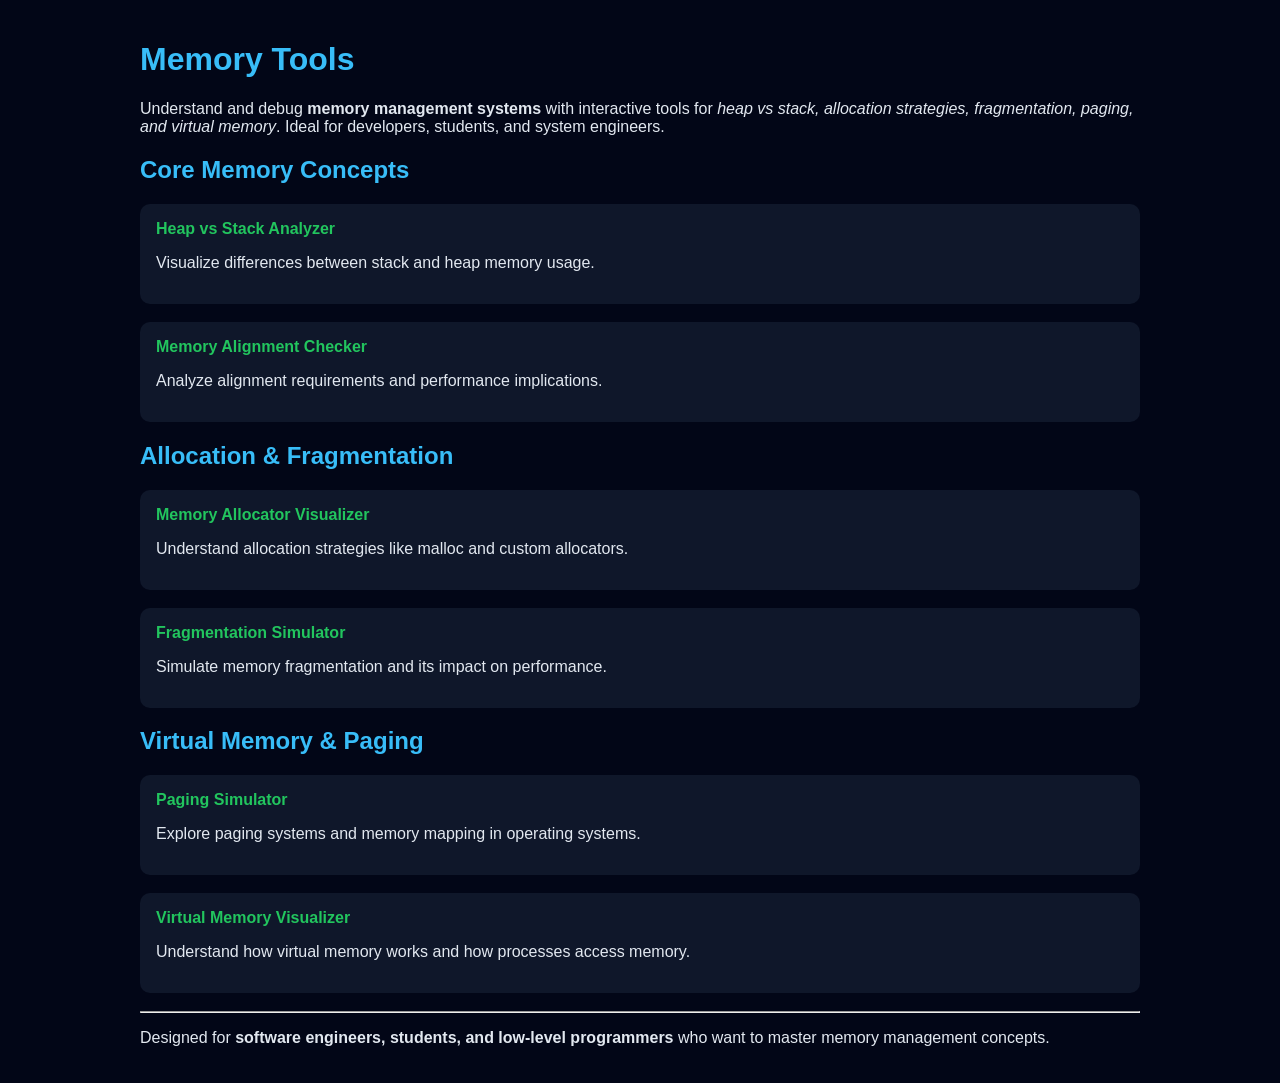
==== index.html @ af62e932 "Initial commit" ====
<!DOCTYPE html>
<html lang="en">
<head>
  <meta charset="UTF-8">
  <meta name="viewport" content="width=device-width, initial-scale=1.0">

  <!-- SEO -->
  <title>Memory Tools – Heap, Stack, Paging & Virtual Memory Visualizers</title>
  <meta name="description" content="Interactive memory tools to understand heap vs stack, memory allocation, fragmentation, paging, and virtual memory systems.">
  <meta name="keywords" content="
    heap vs stack visualizer tool,
    memory alignment checker online,
    memory allocator visualizer interactive,
    memory fragmentation simulator tool,
    paging simulator interactive memory,
    virtual memory visualizer explained,
    operating system memory management tools,
    heap stack difference explained visual,
    memory allocation debugging tool,
    virtual memory paging system simulator
  ">
  <meta name="robots" content="index, follow">

  <!-- Open Graph -->
  <meta property="og:title" content="Memory Tools – Heap, Stack & Virtual Memory Visualizers">
  <meta property="og:description" content="Learn and debug memory systems with interactive visual tools for allocation, paging, and fragmentation.">
  <meta property="og:type" content="website">

  <style>
    body {
      font-family: Arial, sans-serif;
      background: #020617;
      color: #e2e8f0;
      margin: 0;
      padding: 20px;
    }
    h1, h2 {
      color: #38bdf8;
    }
    a {
      color: #22c55e;
      text-decoration: none;
    }
    a:hover {
      text-decoration: underline;
    }
    .container {
      max-width: 1000px;
      margin: auto;
    }
    .tool {
      margin-bottom: 18px;
      padding: 16px;
      background: #0f172a;
      border-radius: 10px;
    }
  </style>
</head>

<body>
  <div class="container">

    <h1>Memory Tools</h1>

    <p>
      Understand and debug <strong>memory management systems</strong> with interactive tools for
      <em>heap vs stack, allocation strategies, fragmentation, paging, and virtual memory</em>.
      Ideal for developers, students, and system engineers.
    </p>

    <h2>Core Memory Concepts</h2>

    <div class="tool">
      <a href="heap-vs-stack-analyzer/">
        <strong>Heap vs Stack Analyzer</strong>
      </a>
      <p>Visualize differences between stack and heap memory usage.</p>
    </div>

    <div class="tool">
      <a href="memory-alignment-checker/">
        <strong>Memory Alignment Checker</strong>
      </a>
      <p>Analyze alignment requirements and performance implications.</p>
    </div>

    <h2>Allocation & Fragmentation</h2>

    <div class="tool">
      <a href="memory-allocator-visualizer/">
        <strong>Memory Allocator Visualizer</strong>
      </a>
      <p>Understand allocation strategies like malloc and custom allocators.</p>
    </div>

    <div class="tool">
      <a href="memory-fragmentation-simulator/">
        <strong>Fragmentation Simulator</strong>
      </a>
      <p>Simulate memory fragmentation and its impact on performance.</p>
    </div>

    <h2>Virtual Memory & Paging</h2>

    <div class="tool">
      <a href="paging-simulator-interactive/">
        <strong>Paging Simulator</strong>
      </a>
      <p>Explore paging systems and memory mapping in operating systems.</p>
    </div>

    <div class="tool">
      <a href="virtual-memory-visualizer/">
        <strong>Virtual Memory Visualizer</strong>
      </a>
      <p>Understand how virtual memory works and how processes access memory.</p>
    </div>

    <hr>

    <p>
      Designed for <strong>software engineers, students, and low-level programmers</strong>
      who want to master memory management concepts.
    </p>

  </div>
</body>
</html>
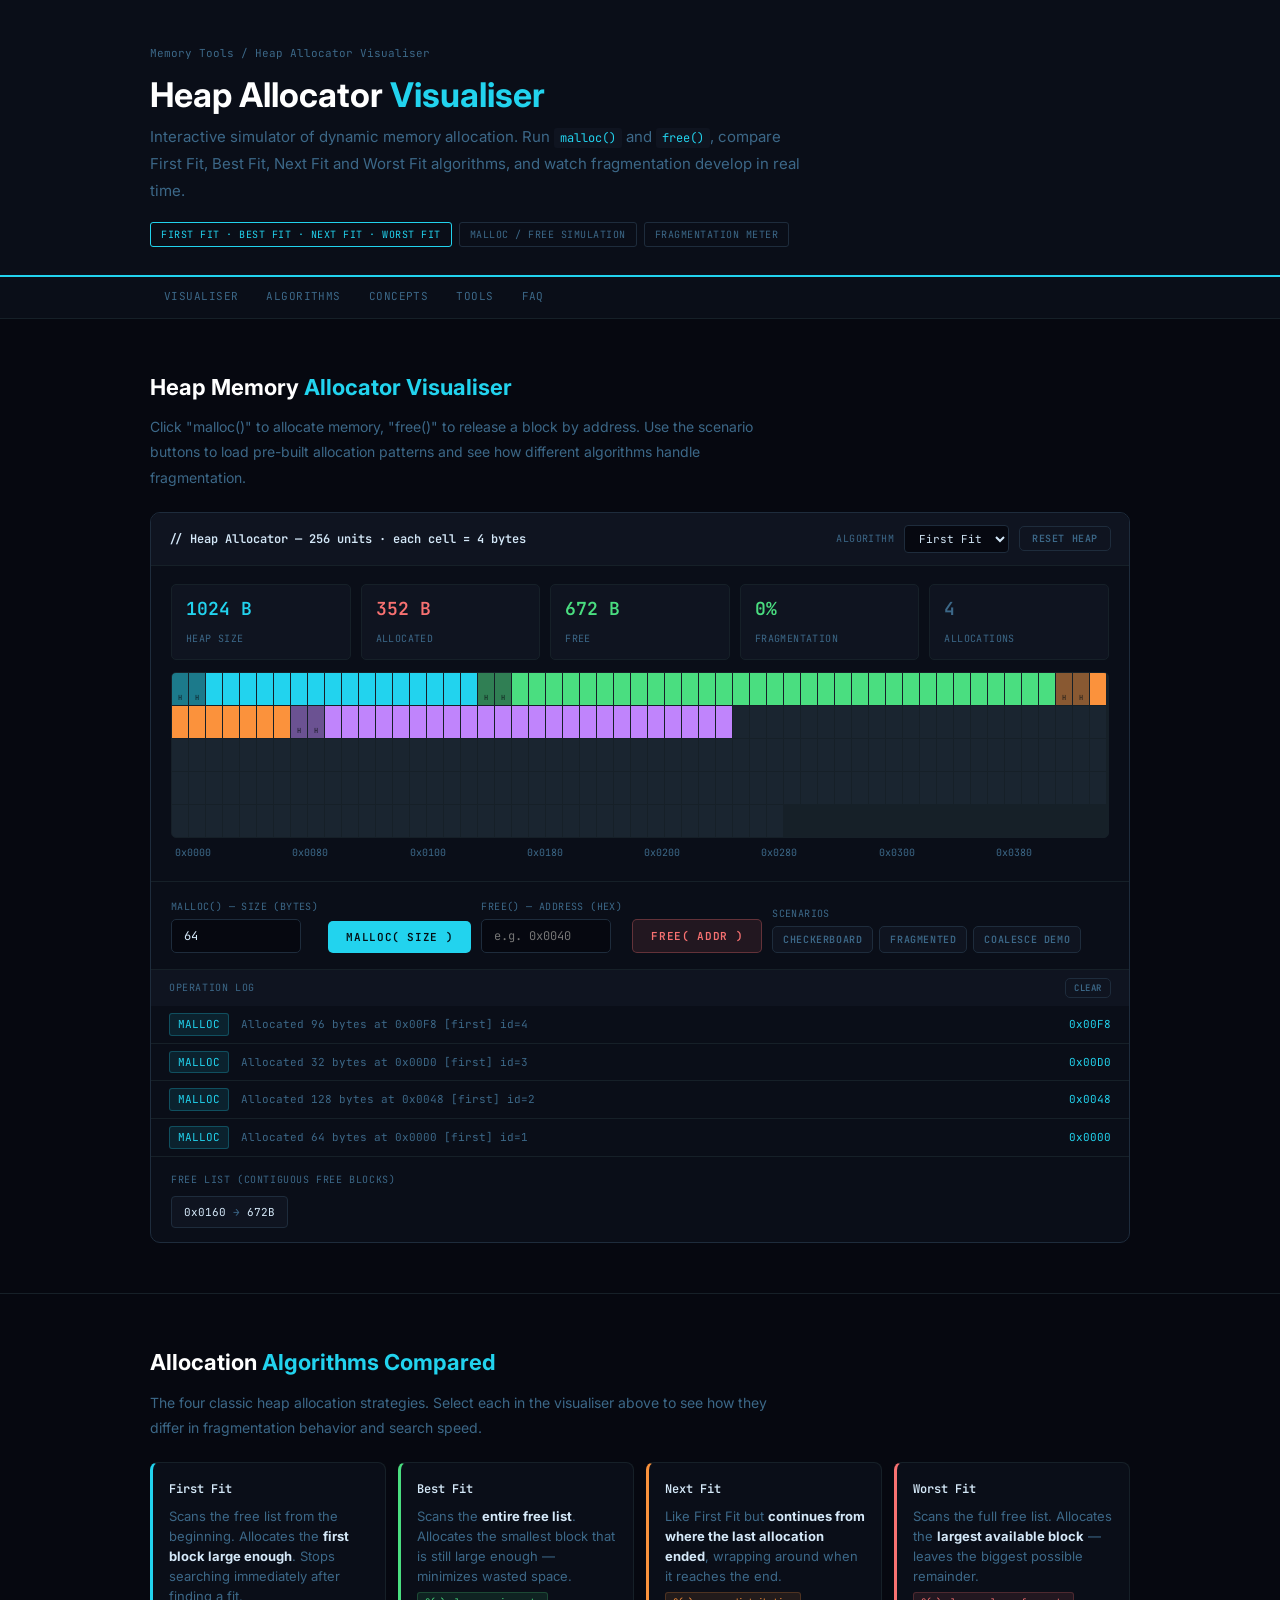
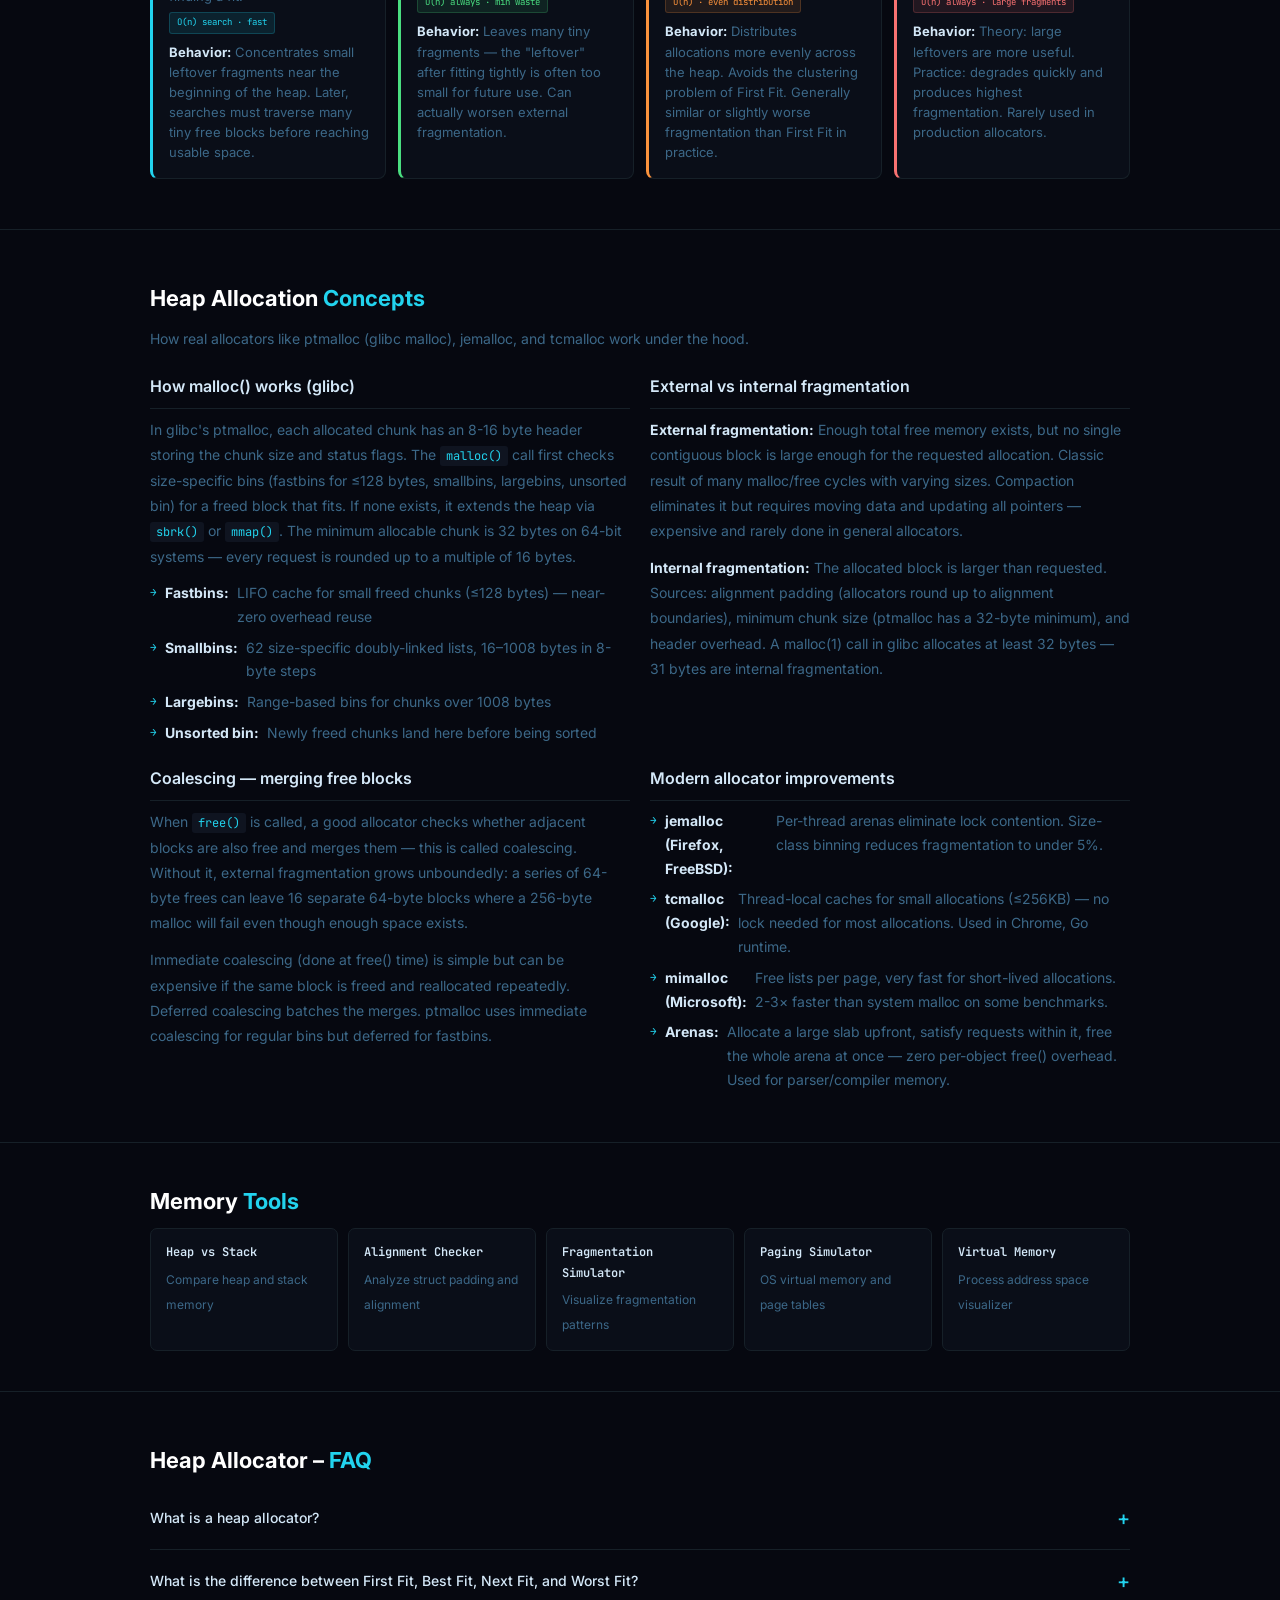
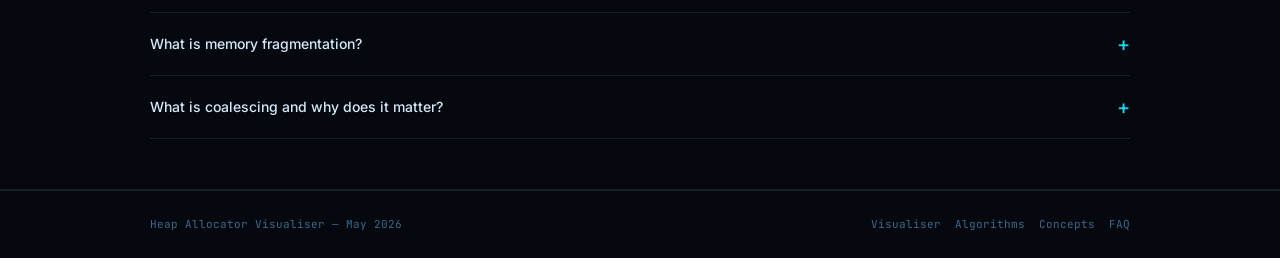
==== commit f35dda36: "Actualizar index.html" ====
--- a/index.html
+++ b/index.html
@@ -1,128 +1,864 @@
 <!DOCTYPE html>
 <html lang="en">
 <head>
-  <meta charset="UTF-8">
-  <meta name="viewport" content="width=device-width, initial-scale=1.0">
-
-  <!-- SEO -->
-  <title>Memory Tools – Heap, Stack, Paging & Virtual Memory Visualizers</title>
-  <meta name="description" content="Interactive memory tools to understand heap vs stack, memory allocation, fragmentation, paging, and virtual memory systems.">
-  <meta name="keywords" content="
-    heap vs stack visualizer tool,
-    memory alignment checker online,
-    memory allocator visualizer interactive,
-    memory fragmentation simulator tool,
-    paging simulator interactive memory,
-    virtual memory visualizer explained,
-    operating system memory management tools,
-    heap stack difference explained visual,
-    memory allocation debugging tool,
-    virtual memory paging system simulator
-  ">
-  <meta name="robots" content="index, follow">
-
-  <!-- Open Graph -->
-  <meta property="og:title" content="Memory Tools – Heap, Stack & Virtual Memory Visualizers">
-  <meta property="og:description" content="Learn and debug memory systems with interactive visual tools for allocation, paging, and fragmentation.">
-  <meta property="og:type" content="website">
-
-  <style>
-    body {
-      font-family: Arial, sans-serif;
-      background: #020617;
-      color: #e2e8f0;
-      margin: 0;
-      padding: 20px;
-    }
-    h1, h2 {
-      color: #38bdf8;
-    }
-    a {
-      color: #22c55e;
-      text-decoration: none;
-    }
-    a:hover {
-      text-decoration: underline;
-    }
-    .container {
-      max-width: 1000px;
-      margin: auto;
-    }
-    .tool {
-      margin-bottom: 18px;
-      padding: 16px;
-      background: #0f172a;
-      border-radius: 10px;
-    }
-  </style>
+<meta charset="UTF-8">
+<meta name="viewport" content="width=device-width, initial-scale=1.0">
+<meta name="google-site-verification" content="PkLa_ViOo6FAHpvh8SacceMb95o9tePRdrqLNBz9X1M" />
+<meta name="robots" content="index, follow">
+
+<title>Heap Allocator Visualiser – Interactive malloc, free & Fragmentation Simulator</title>
+<meta name="description" content="Interactive heap memory allocator visualiser. Simulate malloc() and free(), compare First Fit, Best Fit, Next Fit and Worst Fit algorithms, visualize memory fragmentation, and understand how dynamic memory allocation works.">
+<link rel="canonical" href="https://franrivalbigprojects.github.io/memory-tools/heap-allocator-visualiser/">
+
+<script type="application/ld+json">
+{
+  "@context": "https://schema.org",
+  "@type": "WebApplication",
+  "name": "Heap Allocator Visualiser",
+  "description": "Interactive heap memory allocator visualiser. Simulate malloc, free, and memory fragmentation with First Fit, Best Fit, Next Fit, and Worst Fit algorithms.",
+  "url": "https://franrivalbigprojects.github.io/memory-tools/heap-allocator-visualiser/",
+  "applicationCategory": "EducationalApplication",
+  "operatingSystem": "Web",
+  "offers": { "@type": "Offer", "price": "0", "priceCurrency": "USD" }
+}
+</script>
+<script type="application/ld+json">
+{
+  "@context": "https://schema.org",
+  "@type": "FAQPage",
+  "mainEntity": [
+    {
+      "@type": "Question",
+      "name": "What is a heap allocator?",
+      "acceptedAnswer": { "@type": "Answer", "text": "A heap allocator manages the dynamic memory region (the heap) in a process's address space. When you call malloc() in C or new in C++, the allocator finds a free block of sufficient size, marks it as allocated, and returns a pointer to it. When you call free(), the allocator marks the block as available again. The allocator must track which blocks are free and which are in use, typically using a free list or bitmap." }
+    },
+    {
+      "@type": "Question",
+      "name": "What is the difference between First Fit, Best Fit, and Worst Fit allocation?",
+      "acceptedAnswer": { "@type": "Answer", "text": "First Fit scans from the beginning of the heap and allocates the first free block large enough — fast but causes fragmentation at the start. Best Fit searches the entire free list for the smallest sufficient block — minimizes wasted space but creates many tiny unusable fragments. Next Fit is like First Fit but continues searching from where it last left off — distributes allocation more evenly. Worst Fit always picks the largest free block — leaves larger remaining fragments, better for variable-size allocations." }
+    },
+    {
+      "@type": "Question",
+      "name": "What is memory fragmentation?",
+      "acceptedAnswer": { "@type": "Answer", "text": "Memory fragmentation occurs when free memory exists but cannot be used because it is split into many small, non-contiguous blocks. External fragmentation happens when free blocks are scattered — you have enough total free memory but no single block is large enough for a new allocation. Internal fragmentation occurs when allocated blocks are larger than requested — the excess space within an allocated block is wasted. Compaction (moving allocated blocks together) can eliminate external fragmentation but requires updating all pointers." }
+    }
+  ]
+}
+</script>
+
+<link rel="preconnect" href="https://fonts.googleapis.com">
+<link rel="preconnect" href="https://fonts.gstatic.com" crossorigin>
+<link href="https://fonts.googleapis.com/css2?family=Inter:wght@300;400;500;600;700&family=JetBrains+Mono:wght@400;500;600&display=swap" rel="stylesheet">
+
+<style>
+*, *::before, *::after { box-sizing: border-box; margin: 0; padding: 0; }
+:root {
+  --bg:   #060810; --bg2: #0a0e18; --bg3: #0f1420;
+  --b:    #162028; --b2:  #1e2c3c;
+  --text: #d4e8f8; --muted: #3c6888;
+  --acc:  #22d3ee; --acc2: #06b6d4;
+  --grn:  #4ade80; --grn-d: rgba(74,222,128,.08);
+  --org:  #fb923c; --org-d: rgba(251,146,60,.08);
+  --red:  #f87171; --red-d: rgba(248,113,113,.08);
+  --pur:  '#c084fc'; --yel: #fbbf24;
+  --mono: 'JetBrains Mono',monospace; --sans: 'Inter',sans-serif;
+
+  /* ALLOCATION COLORS */
+  --c0: #22d3ee; --c1: #4ade80; --c2: #fb923c; --c3: #c084fc;
+  --c4: #f472b6; --c5: #fbbf24; --c6: #34d399; --c7: #60a5fa;
+}
+html { scroll-behavior: smooth; }
+body { background: var(--bg); color: var(--text); font-family: var(--sans); font-size: 15px; line-height: 1.7; }
+.container { max-width: 1020px; margin: 0 auto; padding: 0 20px; }
+
+/* HEADER */
+header { background: var(--bg2); border-bottom: 2px solid var(--acc); padding: 44px 0 28px; }
+.bc { font-family: var(--mono); font-size: 11px; color: var(--muted); margin-bottom: 12px; }
+.bc a { color: var(--muted); text-decoration: none; }
+h1 { font-size: clamp(20px, 3.8vw, 34px); font-weight: 700; color: #fff; margin-bottom: 10px; line-height: 1.1; }
+h1 em { color: var(--acc); font-style: normal; }
+.lead { font-size: 15px; color: var(--muted); max-width: 660px; margin-bottom: 18px; }
+.pills { display: flex; gap: 7px; flex-wrap: wrap; }
+.pill { font-family: var(--mono); font-size: 10px; padding: 3px 10px; border: 1px solid var(--b2); border-radius: 3px; color: var(--muted); text-transform: uppercase; letter-spacing: .05em; }
+.pill.a { border-color: var(--acc); color: var(--acc); }
+
+/* NAV */
+.nav { background: var(--bg2); border-bottom: 1px solid var(--b); position: sticky; top: 0; z-index: 100; }
+.nav .container { display: flex; overflow-x: auto; }
+.nav a { font-family: var(--mono); font-size: 11px; color: var(--muted); text-decoration: none; padding: 10px 14px; white-space: nowrap; border-bottom: 2px solid transparent; text-transform: uppercase; letter-spacing: .04em; transition: color .15s, border-color .15s; }
+.nav a:hover { color: var(--acc); border-bottom-color: var(--acc); }
+
+/* SECTIONS */
+section { padding: 50px 0; border-bottom: 1px solid var(--b); }
+h2 { font-size: 22px; font-weight: 700; margin-bottom: 8px; color: #fff; }
+h2 em { color: var(--acc); font-style: normal; }
+.sec-lead { color: var(--muted); font-size: 14px; margin-bottom: 22px; max-width: 640px; }
+h3 { font-size: 16px; font-weight: 600; color: var(--text); margin: 28px 0 8px; }
+p { margin-bottom: 12px; color: var(--muted); font-size: 14px; line-height: 1.8; }
+p:last-child { margin-bottom: 0; }
+code { font-family: var(--mono); font-size: 12px; background: var(--bg3); padding: 2px 6px; border-radius: 3px; color: var(--acc); }
+strong { color: var(--text); }
+
+/* VISUALISER TOOL */
+.vis-wrap { background: var(--bg2); border: 1.5px solid var(--b2); border-radius: 10px; overflow: hidden; }
+.vis-toolbar { background: var(--bg3); border-bottom: 1px solid var(--b); padding: 12px 18px; display: flex; justify-content: space-between; align-items: center; flex-wrap: wrap; gap: 8px; }
+.vis-title { font-family: var(--mono); font-size: 12px; font-weight: 600; color: var(--text); }
+.vis-config { display: flex; gap: 10px; align-items: center; flex-wrap: wrap; }
+.cfg-label { font-family: var(--mono); font-size: 10px; color: var(--muted); text-transform: uppercase; letter-spacing: .04em; }
+.cfg-select { background: var(--bg); border: 1px solid var(--b2); color: var(--text); font-family: var(--mono); font-size: 11px; padding: 5px 10px; border-radius: 4px; outline: none; cursor: pointer; transition: border-color .2s; }
+.cfg-select:focus { border-color: var(--acc); }
+
+/* HEAP CANVAS */
+.heap-canvas-wrap { padding: 18px 20px; border-bottom: 1px solid var(--b); }
+.heap-stats { display: flex; gap: 10px; flex-wrap: wrap; margin-bottom: 12px; }
+.hs { background: var(--bg3); border: 1px solid var(--b); border-radius: 5px; padding: 9px 14px; flex: 1; min-width: 100px; }
+.hs-val { font-family: var(--mono); font-size: 18px; font-weight: 600; display: block; }
+.hs-label { font-family: var(--mono); font-size: 10px; color: var(--muted); text-transform: uppercase; letter-spacing: .04em; }
+
+.heap-grid { display: flex; flex-wrap: wrap; gap: 1px; background: var(--b); border: 1px solid var(--b); border-radius: 5px; overflow: hidden; min-height: 60px; }
+.heap-cell {
+  width: 16px; height: 32px;
+  background: var(--bg3);
+  cursor: pointer;
+  transition: filter .15s;
+  position: relative;
+  flex-shrink: 0;
+}
+.heap-cell:hover { filter: brightness(1.4); }
+.heap-cell.free { background: #1a2530; }
+.heap-cell.free:hover { background: #223040; }
+.heap-cell.header { opacity: 0.6; }
+.heap-cell-label {
+  position: absolute; bottom: 1px; left: 0; right: 0;
+  font-family: var(--mono); font-size: 7px; color: rgba(0,0,0,0.7);
+  text-align: center; overflow: hidden; white-space: nowrap;
+  font-weight: 600; pointer-events: none;
+}
+.heap-address {
+  display: flex; gap: 0; margin-top: 4px;
+}
+.heap-addr-label {
+  font-family: var(--mono); font-size: 10px; color: var(--muted);
+  padding: 2px 4px; flex: 1; text-align: left;
+}
+
+/* CONTROLS */
+.controls { padding: 16px 20px; display: flex; gap: 10px; flex-wrap: wrap; align-items: flex-end; border-bottom: 1px solid var(--b); }
+.ctrl-group { display: flex; flex-direction: column; gap: 4px; }
+.ctrl-label { font-family: var(--mono); font-size: 10px; color: var(--muted); text-transform: uppercase; letter-spacing: .04em; }
+.ctrl-input { background: var(--bg); border: 1px solid var(--b2); color: var(--text); font-family: var(--mono); font-size: 12px; padding: 8px 12px; border-radius: 5px; outline: none; width: 130px; transition: border-color .2s; }
+.ctrl-input:focus { border-color: var(--acc); }
+
+.btn { font-family: var(--mono); font-size: 11px; font-weight: 600; padding: 9px 18px; border-radius: 5px; cursor: pointer; text-transform: uppercase; letter-spacing: .06em; transition: all .15s; border: none; }
+.btn-p { background: var(--acc); color: #030e14; }
+.btn-p:hover { background: var(--acc2); }
+.btn-r { background: rgba(248,113,113,.1); border: 1px solid rgba(248,113,113,.3); color: var(--red); }
+.btn-r:hover { background: var(--red-d); }
+.btn-s { background: var(--bg3); border: 1px solid var(--b2); color: var(--muted); }
+.btn-s:hover { border-color: var(--acc); color: var(--acc); }
+
+/* ALLOCATION LOG */
+.log-wrap { max-height: 220px; overflow-y: auto; border-bottom: 1px solid var(--b); }
+.log-header { background: var(--bg3); padding: 8px 18px; display: flex; justify-content: space-between; align-items: center; }
+.log-title { font-family: var(--mono); font-size: 10px; color: var(--muted); text-transform: uppercase; letter-spacing: .06em; }
+.log-entry { display: flex; gap: 12px; padding: 7px 18px; border-bottom: 1px solid var(--b); font-size: 12px; align-items: center; }
+.log-entry:last-child { border-bottom: none; }
+.log-op { font-family: var(--mono); font-size: 11px; padding: 1px 8px; border-radius: 3px; min-width: 60px; text-align: center; }
+.op-malloc { background: rgba(34,211,238,.1); color: var(--acc); border: 1px solid rgba(34,211,238,.25); }
+.op-free   { background: var(--red-d); color: var(--red); border: 1px solid rgba(248,113,113,.25); }
+.op-fail   { background: var(--org-d); color: var(--org); border: 1px solid rgba(251,146,60,.25); }
+.log-msg { font-family: var(--mono); font-size: 11px; color: var(--muted); flex: 1; }
+.log-addr { font-family: var(--mono); font-size: 11px; color: var(--acc); }
+
+/* FREE LIST */
+.free-list-wrap { padding: 14px 20px; }
+.free-list-title { font-family: var(--mono); font-size: 10px; color: var(--muted); text-transform: uppercase; letter-spacing: .06em; margin-bottom: 8px; }
+.free-list-items { display: flex; gap: 8px; flex-wrap: wrap; }
+.fl-item { background: var(--bg3); border: 1px solid var(--b2); border-radius: 4px; padding: 6px 12px; font-family: var(--mono); font-size: 11px; color: var(--text); }
+.fl-item span { color: var(--muted); }
+
+/* ALGO COMPARISON */
+.algo-grid { display: grid; grid-template-columns: repeat(auto-fill, minmax(220px, 1fr)); gap: 12px; margin-top: 10px; }
+.algo-card { background: var(--bg2); border: 1px solid var(--b); border-radius: 8px; padding: 16px; border-left: 3px solid; }
+.algo-card.ff { border-left-color: var(--acc); }
+.algo-card.bf { border-left-color: var(--grn); }
+.algo-card.nf { border-left-color: var(--org); }
+.algo-card.wf { border-left-color: var(--red); }
+.algo-name { font-family: var(--mono); font-size: 12px; font-weight: 600; color: var(--text); margin-bottom: 6px; }
+.algo-body { font-size: 13px; color: var(--muted); line-height: 1.55; }
+.algo-badge { font-family: var(--mono); font-size: 9px; padding: 2px 7px; border-radius: 3px; display: inline-block; margin-top: 6px; }
+
+/* INFO GRID */
+.info-grid { display: grid; grid-template-columns: 1fr 1fr; gap: 20px; margin-top: 8px; }
+.ib h3 { margin-top: 0; border-bottom: 1px solid var(--b); padding-bottom: 8px; }
+.tip-list { list-style: none; display: flex; flex-direction: column; gap: 7px; margin-top: 8px; }
+.tip-list li { font-size: 14px; color: var(--muted); display: flex; gap: 8px; }
+.tip-list li::before { content: '→'; color: var(--acc); font-family: var(--mono); font-size: 11px; flex-shrink: 0; margin-top: 2px; }
+.tip-list strong { color: var(--text); }
+
+/* TOOLS NAV */
+.tools-grid { display: grid; grid-template-columns: repeat(auto-fill, minmax(185px, 1fr)); gap: 10px; margin-top: 8px; }
+.tn { background: var(--bg2); border: 1px solid var(--b); border-radius: 7px; padding: 13px 15px; text-decoration: none; display: block; transition: border-color .15s; }
+.tn:hover { border-color: var(--acc); }
+.tn-n { font-family: var(--mono); font-size: 12px; font-weight: 600; color: var(--text); display: block; margin-bottom: 3px; }
+.tn-d { font-size: 12px; color: var(--muted); }
+
+/* FAQ */
+.faq-item { border-bottom: 1px solid var(--b); }
+.faq-q { display: flex; justify-content: space-between; align-items: center; gap: 12px; padding: 14px 0; cursor: pointer; font-size: 14px; font-weight: 500; user-select: none; color: var(--text); }
+.faq-tog { font-size: 20px; color: var(--acc); flex-shrink: 0; transition: transform .2s; }
+.faq-item.open .faq-tog { transform: rotate(45deg); }
+.faq-a { max-height: 0; overflow: hidden; transition: max-height .3s ease, padding .3s; font-size: 14px; color: var(--muted); line-height: 1.75; }
+.faq-item.open .faq-a { max-height: 400px; padding-bottom: 14px; }
+
+footer { border-top: 1px solid var(--b); padding: 24px 0; font-family: var(--mono); font-size: 11px; color: var(--muted); }
+footer .container { display: flex; justify-content: space-between; align-items: center; flex-wrap: wrap; gap: 12px; }
+footer nav { display: flex; gap: 14px; flex-wrap: wrap; }
+footer nav a { color: var(--muted); text-decoration: none; }
+footer nav a:hover { color: var(--acc); }
+
+@media (max-width: 640px) {
+  .info-grid { grid-template-columns: 1fr; }
+  .heap-cell { width: 12px; }
+  footer .container { flex-direction: column; }
+}
+</style>
 </head>
-
 <body>
+
+<header>
   <div class="container">
-
-    <h1>Memory Tools</h1>
-
-    <p>
-      Understand and debug <strong>memory management systems</strong> with interactive tools for
-      <em>heap vs stack, allocation strategies, fragmentation, paging, and virtual memory</em>.
-      Ideal for developers, students, and system engineers.
-    </p>
-
-    <h2>Core Memory Concepts</h2>
-
-    <div class="tool">
-      <a href="heap-vs-stack-analyzer/">
-        <strong>Heap vs Stack Analyzer</strong>
-      </a>
-      <p>Visualize differences between stack and heap memory usage.</p>
+    <p class="bc"><a href="../">Memory Tools</a> / Heap Allocator Visualiser</p>
+    <h1>Heap Allocator <em>Visualiser</em></h1>
+    <p class="lead">Interactive simulator of dynamic memory allocation. Run <code>malloc()</code> and <code>free()</code>, compare First Fit, Best Fit, Next Fit and Worst Fit algorithms, and watch fragmentation develop in real time.</p>
+    <div class="pills">
+      <span class="pill a">First Fit · Best Fit · Next Fit · Worst Fit</span>
+      <span class="pill">malloc / free simulation</span>
+      <span class="pill">Fragmentation meter</span>
     </div>
-
-    <div class="tool">
-      <a href="memory-alignment-checker/">
-        <strong>Memory Alignment Checker</strong>
-      </a>
-      <p>Analyze alignment requirements and performance implications.</p>
+  </div>
+</header>
+
+<nav class="nav">
+  <div class="container">
+    <a href="#visualiser">Visualiser</a>
+    <a href="#algorithms">Algorithms</a>
+    <a href="#concepts">Concepts</a>
+    <a href="#tools">Tools</a>
+    <a href="#faq">FAQ</a>
+  </div>
+</nav>
+
+<!-- MAIN VISUALISER -->
+<section id="visualiser">
+  <div class="container">
+    <h2>Heap Memory <em>Allocator Visualiser</em></h2>
+    <p class="sec-lead">Click "malloc()" to allocate memory, "free()" to release a block by address. Use the scenario buttons to load pre-built allocation patterns and see how different algorithms handle fragmentation.</p>
+
+    <div class="vis-wrap">
+      <div class="vis-toolbar">
+        <span class="vis-title">// Heap Allocator — 256 units · each cell = 4 bytes</span>
+        <div class="vis-config">
+          <span class="cfg-label">Algorithm</span>
+          <select class="cfg-select" id="algo-select" onchange="setAlgo()">
+            <option value="first">First Fit</option>
+            <option value="best">Best Fit</option>
+            <option value="next">Next Fit</option>
+            <option value="worst">Worst Fit</option>
+          </select>
+          <button class="btn btn-s" style="font-size:10px;padding:5px 12px;" onclick="resetHeap()">Reset Heap</button>
+        </div>
+      </div>
+
+      <!-- STATS -->
+      <div class="heap-canvas-wrap">
+        <div class="heap-stats">
+          <div class="hs"><span class="hs-val" id="st-total" style="color:var(--acc)">1024 B</span><span class="hs-label">Heap size</span></div>
+          <div class="hs"><span class="hs-val" id="st-used" style="color:var(--red)">0 B</span><span class="hs-label">Allocated</span></div>
+          <div class="hs"><span class="hs-val" id="st-free" style="color:var(--grn)">1024 B</span><span class="hs-label">Free</span></div>
+          <div class="hs"><span class="hs-val" id="st-frag" style="color:var(--org)">0%</span><span class="hs-label">Fragmentation</span></div>
+          <div class="hs"><span class="hs-val" id="st-allocs" style="color:var(--muted)">0</span><span class="hs-label">Allocations</span></div>
+        </div>
+        <!-- HEAP GRID -->
+        <div class="heap-grid" id="heap-grid"></div>
+        <!-- ADDRESS BAR -->
+        <div class="heap-address" id="addr-bar"></div>
+      </div>
+
+      <!-- CONTROLS -->
+      <div class="controls">
+        <div class="ctrl-group">
+          <span class="ctrl-label">malloc() — size (bytes)</span>
+          <input class="ctrl-input" type="number" id="malloc-size" value="64" min="4" max="512" step="4" placeholder="64">
+        </div>
+        <div class="ctrl-group">
+          <span class="ctrl-label">&nbsp;</span>
+          <button class="btn btn-p" onclick="doMalloc()">malloc( size )</button>
+        </div>
+        <div class="ctrl-group">
+          <span class="ctrl-label">free() — address (hex)</span>
+          <input class="ctrl-input" type="text" id="free-addr" placeholder="e.g. 0x0040">
+        </div>
+        <div class="ctrl-group">
+          <span class="ctrl-label">&nbsp;</span>
+          <button class="btn btn-r" onclick="doFree()">free( addr )</button>
+        </div>
+        <div class="ctrl-group">
+          <span class="ctrl-label">Scenarios</span>
+          <div style="display:flex;gap:6px;flex-wrap:wrap;">
+            <button class="btn btn-s" onclick="runScenario('checkerboard')" style="font-size:10px;padding:6px 10px;">Checkerboard</button>
+            <button class="btn btn-s" onclick="runScenario('fragmented')" style="font-size:10px;padding:6px 10px;">Fragmented</button>
+            <button class="btn btn-s" onclick="runScenario('coalesce')" style="font-size:10px;padding:6px 10px;">Coalesce demo</button>
+          </div>
+        </div>
+      </div>
+
+      <!-- LOG -->
+      <div class="log-wrap">
+        <div class="log-header">
+          <span class="log-title">Operation log</span>
+          <button class="btn btn-s" style="font-size:9px;padding:3px 8px;" onclick="clearLog()">Clear</button>
+        </div>
+        <div id="op-log"></div>
+      </div>
+
+      <!-- FREE LIST -->
+      <div class="free-list-wrap">
+        <div class="free-list-title">Free list (contiguous free blocks)</div>
+        <div class="free-list-items" id="free-list"></div>
+      </div>
     </div>
-
-    <h2>Allocation & Fragmentation</h2>
-
-    <div class="tool">
-      <a href="memory-allocator-visualizer/">
-        <strong>Memory Allocator Visualizer</strong>
-      </a>
-      <p>Understand allocation strategies like malloc and custom allocators.</p>
+  </div>
+</section>
+
+<!-- ALGORITHMS -->
+<section id="algorithms">
+  <div class="container">
+    <h2>Allocation <em>Algorithms Compared</em></h2>
+    <p class="sec-lead">The four classic heap allocation strategies. Select each in the visualiser above to see how they differ in fragmentation behavior and search speed.</p>
+
+    <div class="algo-grid">
+      <div class="algo-card ff">
+        <div class="algo-name">First Fit</div>
+        <div class="algo-body">Scans the free list from the beginning. Allocates the <strong>first block large enough</strong>. Stops searching immediately after finding a fit.</div>
+        <span class="algo-badge" style="background:rgba(34,211,238,.1);color:var(--acc);border:1px solid rgba(34,211,238,.2);">O(n) search · fast</span>
+        <div class="algo-body" style="margin-top:8px;"><strong>Behavior:</strong> Concentrates small leftover fragments near the beginning of the heap. Later, searches must traverse many tiny free blocks before reaching usable space.</div>
+      </div>
+      <div class="algo-card bf">
+        <div class="algo-name">Best Fit</div>
+        <div class="algo-body">Scans the <strong>entire free list</strong>. Allocates the smallest block that is still large enough — minimizes wasted space.</div>
+        <span class="algo-badge" style="background:rgba(74,222,128,.1);color:var(--grn);border:1px solid rgba(74,222,128,.2);">O(n) always · min waste</span>
+        <div class="algo-body" style="margin-top:8px;"><strong>Behavior:</strong> Leaves many tiny fragments — the "leftover" after fitting tightly is often too small for future use. Can actually worsen external fragmentation.</div>
+      </div>
+      <div class="algo-card nf">
+        <div class="algo-name">Next Fit</div>
+        <div class="algo-body">Like First Fit but <strong>continues from where the last allocation ended</strong>, wrapping around when it reaches the end.</div>
+        <span class="algo-badge" style="background:rgba(251,146,60,.1);color:var(--org);border:1px solid rgba(251,146,60,.2);">O(n) · even distribution</span>
+        <div class="algo-body" style="margin-top:8px;"><strong>Behavior:</strong> Distributes allocations more evenly across the heap. Avoids the clustering problem of First Fit. Generally similar or slightly worse fragmentation than First Fit in practice.</div>
+      </div>
+      <div class="algo-card wf">
+        <div class="algo-name">Worst Fit</div>
+        <div class="algo-body">Scans the full free list. Allocates the <strong>largest available block</strong> — leaves the biggest possible remainder.</div>
+        <span class="algo-badge" style="background:rgba(248,113,113,.1);color:var(--red);border:1px solid rgba(248,113,113,.2);">O(n) always · large fragments</span>
+        <div class="algo-body" style="margin-top:8px;"><strong>Behavior:</strong> Theory: large leftovers are more useful. Practice: degrades quickly and produces highest fragmentation. Rarely used in production allocators.</div>
+      </div>
     </div>
-
-    <div class="tool">
-      <a href="memory-fragmentation-simulator/">
-        <strong>Fragmentation Simulator</strong>
-      </a>
-      <p>Simulate memory fragmentation and its impact on performance.</p>
+  </div>
+</section>
+
+<!-- CONCEPTS -->
+<section id="concepts">
+  <div class="container">
+    <h2>Heap Allocation <em>Concepts</em></h2>
+    <p class="sec-lead">How real allocators like ptmalloc (glibc malloc), jemalloc, and tcmalloc work under the hood.</p>
+
+    <div class="info-grid">
+      <div class="ib">
+        <h3>How malloc() works (glibc)</h3>
+        <p>In glibc's ptmalloc, each allocated chunk has an 8-16 byte header storing the chunk size and status flags. The <code>malloc()</code> call first checks size-specific bins (fastbins for ≤128 bytes, smallbins, largebins, unsorted bin) for a freed block that fits. If none exists, it extends the heap via <code>sbrk()</code> or <code>mmap()</code>. The minimum allocable chunk is 32 bytes on 64-bit systems — every request is rounded up to a multiple of 16 bytes.</p>
+        <ul class="tip-list">
+          <li><strong>Fastbins:</strong> LIFO cache for small freed chunks (≤128 bytes) — near-zero overhead reuse</li>
+          <li><strong>Smallbins:</strong> 62 size-specific doubly-linked lists, 16–1008 bytes in 8-byte steps</li>
+          <li><strong>Largebins:</strong> Range-based bins for chunks over 1008 bytes</li>
+          <li><strong>Unsorted bin:</strong> Newly freed chunks land here before being sorted</li>
+        </ul>
+      </div>
+      <div class="ib">
+        <h3>External vs internal fragmentation</h3>
+        <p><strong>External fragmentation:</strong> Enough total free memory exists, but no single contiguous block is large enough for the requested allocation. Classic result of many malloc/free cycles with varying sizes. Compaction eliminates it but requires moving data and updating all pointers — expensive and rarely done in general allocators.</p>
+        <p><strong>Internal fragmentation:</strong> The allocated block is larger than requested. Sources: alignment padding (allocators round up to alignment boundaries), minimum chunk size (ptmalloc has a 32-byte minimum), and header overhead. A malloc(1) call in glibc allocates at least 32 bytes — 31 bytes are internal fragmentation.</p>
+      </div>
+      <div class="ib">
+        <h3>Coalescing — merging free blocks</h3>
+        <p>When <code>free()</code> is called, a good allocator checks whether adjacent blocks are also free and merges them — this is called coalescing. Without it, external fragmentation grows unboundedly: a series of 64-byte frees can leave 16 separate 64-byte blocks where a 256-byte malloc will fail even though enough space exists.</p>
+        <p>Immediate coalescing (done at free() time) is simple but can be expensive if the same block is freed and reallocated repeatedly. Deferred coalescing batches the merges. ptmalloc uses immediate coalescing for regular bins but deferred for fastbins.</p>
+      </div>
+      <div class="ib">
+        <h3>Modern allocator improvements</h3>
+        <ul class="tip-list">
+          <li><strong>jemalloc (Firefox, FreeBSD):</strong> Per-thread arenas eliminate lock contention. Size-class binning reduces fragmentation to under 5%.</li>
+          <li><strong>tcmalloc (Google):</strong> Thread-local caches for small allocations (≤256KB) — no lock needed for most allocations. Used in Chrome, Go runtime.</li>
+          <li><strong>mimalloc (Microsoft):</strong> Free lists per page, very fast for short-lived allocations. 2-3× faster than system malloc on some benchmarks.</li>
+          <li><strong>Arenas:</strong> Allocate a large slab upfront, satisfy requests within it, free the whole arena at once — zero per-object free() overhead. Used for parser/compiler memory.</li>
+        </ul>
+      </div>
     </div>
-
-    <h2>Virtual Memory & Paging</h2>
-
-    <div class="tool">
-      <a href="paging-simulator-interactive/">
-        <strong>Paging Simulator</strong>
-      </a>
-      <p>Explore paging systems and memory mapping in operating systems.</p>
+  </div>
+</section>
+
+<!-- TOOLS NAV -->
+<section style="padding:40px 0;border-bottom:1px solid var(--b);">
+  <div class="container">
+    <h2>Memory <em>Tools</em></h2>
+    <div class="tools-grid">
+      <a href="../heap-vs-stack-analyzer/index.html" class="tn"><span class="tn-n">Heap vs Stack</span><span class="tn-d">Compare heap and stack memory</span></a>
+      <a href="../memory-alignment-checker/index.html" class="tn"><span class="tn-n">Alignment Checker</span><span class="tn-d">Analyze struct padding and alignment</span></a>
+      <a href="../memory-fragmentation-simulator/index.html" class="tn"><span class="tn-n">Fragmentation Simulator</span><span class="tn-d">Visualize fragmentation patterns</span></a>
+      <a href="../paging-simulator-interactive/index.html" class="tn"><span class="tn-n">Paging Simulator</span><span class="tn-d">OS virtual memory and page tables</span></a>
+      <a href="../virtual-memory-visualizer/index.html" class="tn"><span class="tn-n">Virtual Memory</span><span class="tn-d">Process address space visualizer</span></a>
     </div>
-
-    <div class="tool">
-      <a href="virtual-memory-visualizer/">
-        <strong>Virtual Memory Visualizer</strong>
-      </a>
-      <p>Understand how virtual memory works and how processes access memory.</p>
-    </div>
-
-    <hr>
-
-    <p>
-      Designed for <strong>software engineers, students, and low-level programmers</strong>
-      who want to master memory management concepts.
-    </p>
-
   </div>
+</section>
+
+<!-- FAQ -->
+<section id="faq">
+  <div class="container">
+    <h2>Heap Allocator – <em>FAQ</em></h2>
+    <div class="faq-item"><div class="faq-q" onclick="tf(this)">What is a heap allocator?<span class="faq-tog">+</span></div><div class="faq-a">A heap allocator manages the dynamic memory region (the heap) in a process. When you call malloc() in C or new in C++, the allocator finds a free block, marks it allocated, and returns a pointer. When you call free(), it marks the block available. The allocator tracks free and allocated blocks using data structures like free lists, bitmaps, or segregated size classes. Real-world allocators (ptmalloc, jemalloc, tcmalloc) add threading support, caching, and fragmentation reduction on top of these basic algorithms.</div></div>
+    <div class="faq-item"><div class="faq-q" onclick="tf(this)">What is the difference between First Fit, Best Fit, Next Fit, and Worst Fit?<span class="faq-tog">+</span></div><div class="faq-a">First Fit: scans from the start, picks the first block that fits — fast but creates fragmentation at heap start. Best Fit: scans everything, picks the smallest sufficient block — minimizes waste but creates many tiny unusable fragments. Next Fit: like First Fit but resumes from last allocation position — more even distribution. Worst Fit: picks the largest block — leaves large remainders in theory, but in practice causes the worst fragmentation. Try each in the visualiser above with the "Fragmented" scenario to see the difference. First Fit generally performs best in practice — it's what glibc's malloc uses as a fallback.</div></div>
+    <div class="faq-item"><div class="faq-q" onclick="tf(this)">What is memory fragmentation?<span class="faq-tog">+</span></div><div class="faq-a">External fragmentation: enough total free memory exists, but it's split into small non-contiguous blocks — a malloc(256) can fail even with 1KB free if no single 256-byte block exists. Internal fragmentation: the allocated block is larger than requested, wasting space inside the allocation — caused by alignment requirements and minimum chunk sizes. The "Checkerboard" scenario in the visualiser above creates maximum external fragmentation by allocating then freeing every other block. Load it then try a large malloc to see it fail despite plentiful free memory.</div></div>
+    <div class="faq-item"><div class="faq-q" onclick="tf(this)">What is coalescing and why does it matter?<span class="faq-tog">+</span></div><div class="faq-a">Coalescing is merging adjacent free blocks into a single larger block when free() is called. Without coalescing, a heap that's been through many malloc/free cycles of similar-sized allocations will accumulate many small free blocks. Calling malloc() for a slightly larger size will fail even though equivalent total space is available. Run the "Coalesce demo" scenario in the visualiser to see a case where adjacent frees are merged. Modern allocators like ptmalloc perform immediate coalescing for normal chunks — adjacent free blocks are merged immediately when free() is called.</div></div>
+  </div>
+</section>
+
+<footer>
+  <div class="container">
+    <span>Heap Allocator Visualiser — May 2026</span>
+    <nav>
+      <a href="#visualiser">Visualiser</a>
+      <a href="#algorithms">Algorithms</a>
+      <a href="#concepts">Concepts</a>
+      <a href="#faq">FAQ</a>
+    </nav>
+  </div>
+</footer>
+
+<!-- ================================================================
+     JAVASCRIPT — ES5, NO ARROW FUNCTIONS
+     Heap simulator: 256 units × 4 bytes = 1024 bytes
+     ================================================================ -->
+<script>
+
+/* ── CONSTANTS ── */
+var CELL_BYTES  = 4;       /* each cell = 4 bytes */
+var HEAP_CELLS  = 256;     /* total cells */
+var HEADER_SIZE = 2;       /* cells used for block header */
+var HEAP_BYTES  = HEAP_CELLS * CELL_BYTES;
+
+/* ── STATE ── */
+var heap        = [];      /* array of HEAP_CELLS, each: { allocated: bool, blockId: int|null, color: str, isHeader: bool } */
+var blocks      = {};      /* blockId -> { start, size, color, addr } */
+var nextBlockId = 1;
+var nextFitPos  = 0;
+var currentAlgo = 'first';
+var logEntries  = [];
+var colorPool   = ['var(--c0)','var(--c1)','var(--c2)','var(--c3)','var(--c4)','var(--c5)','var(--c6)','var(--c7)'];
+var colorIdx    = 0;
+
+function nextColor() {
+  var c = colorPool[colorIdx % colorPool.length];
+  colorIdx++;
+  return c;
+}
+
+/* ── INIT HEAP ── */
+function initHeap() {
+  heap = [];
+  for (var i = 0; i < HEAP_CELLS; i++) {
+    heap.push({ allocated: false, blockId: null, color: '', isHeader: false });
+  }
+  blocks      = {};
+  nextBlockId = 1;
+  nextFitPos  = 0;
+  colorIdx    = 0;
+  logEntries  = [];
+}
+
+/* ── FIND FREE BLOCK (allocation algorithms) ── */
+function findFreeBlock(requestCells) {
+  /* Returns start index of free run, or -1 */
+  var needed = requestCells + HEADER_SIZE;
+  if (currentAlgo === 'first') {
+    return findFirst(needed, 0);
+  } else if (currentAlgo === 'best') {
+    return findBest(needed);
+  } else if (currentAlgo === 'next') {
+    var pos = findFirst(needed, nextFitPos);
+    if (pos === -1) { pos = findFirst(needed, 0); } /* wrap */
+    return pos;
+  } else { /* worst */
+    return findWorst(needed);
+  }
+}
+
+function findFirst(needed, startFrom) {
+  var i = startFrom;
+  while (i <= HEAP_CELLS - needed) {
+    if (isFreeRun(i, needed)) { return i; }
+    i++;
+  }
+  return -1;
+}
+
+function findBest(needed) {
+  var bestStart = -1;
+  var bestSize  = Infinity;
+  var i = 0;
+  while (i < HEAP_CELLS) {
+    if (!heap[i].allocated) {
+      /* Measure run length */
+      var runLen = 0;
+      var j = i;
+      while (j < HEAP_CELLS && !heap[j].allocated) { runLen++; j++; }
+      if (runLen >= needed && runLen < bestSize) {
+        bestSize  = runLen;
+        bestStart = i;
+      }
+      i = j;
+    } else { i++; }
+  }
+  return bestStart;
+}
+
+function findWorst(needed) {
+  var worstStart = -1;
+  var worstSize  = -1;
+  var i = 0;
+  while (i < HEAP_CELLS) {
+    if (!heap[i].allocated) {
+      var runLen = 0;
+      var j = i;
+      while (j < HEAP_CELLS && !heap[j].allocated) { runLen++; j++; }
+      if (runLen >= needed && runLen > worstSize) {
+        worstSize  = runLen;
+        worstStart = i;
+      }
+      i = j;
+    } else { i++; }
+  }
+  return worstStart;
+}
+
+function isFreeRun(start, len) {
+  for (var i = start; i < start + len; i++) {
+    if (i >= HEAP_CELLS || heap[i].allocated) { return false; }
+  }
+  return true;
+}
+
+/* ── MALLOC ── */
+function doMalloc() {
+  var sizeBytes = parseInt(document.getElementById('malloc-size').value) || 64;
+  sizeBytes = Math.max(4, Math.min(512, sizeBytes));
+  /* Round up to multiple of 4 */
+  sizeBytes = Math.ceil(sizeBytes / 4) * 4;
+  var requestCells = sizeBytes / CELL_BYTES;
+  var pos = findFreeBlock(requestCells);
+
+  if (pos === -1) {
+    addLog('fail', 'malloc(' + sizeBytes + ')', null, 'No free block found (' + currentAlgo + ' failed)');
+    renderHeap(); return;
+  }
+
+  var id    = nextBlockId++;
+  var color = nextColor();
+  var addr  = '0x' + (pos * CELL_BYTES).toString(16).toUpperCase().padStart(4,'0');
+  var totalCells = requestCells + HEADER_SIZE;
+
+  /* Mark header cells */
+  heap[pos].allocated = true;
+  heap[pos].blockId   = id;
+  heap[pos].color     = color;
+  heap[pos].isHeader  = true;
+  heap[pos+1].allocated = true;
+  heap[pos+1].blockId   = id;
+  heap[pos+1].color     = color;
+  heap[pos+1].isHeader  = true;
+
+  /* Mark payload cells */
+  for (var i = pos + HEADER_SIZE; i < pos + totalCells; i++) {
+    heap[i].allocated = true;
+    heap[i].blockId   = id;
+    heap[i].color     = color;
+    heap[i].isHeader  = false;
+  }
+
+  blocks[id] = { start: pos, totalCells: totalCells, payloadBytes: sizeBytes, color: color, addr: addr };
+  nextFitPos = (pos + totalCells) % HEAP_CELLS;
+
+  addLog('malloc', 'malloc(' + sizeBytes + ')', addr, 'Allocated ' + sizeBytes + ' bytes at ' + addr + ' [' + currentAlgo + '] id=' + id);
+  renderHeap();
+}
+
+/* ── FREE ── */
+function doFree() {
+  var addrStr = document.getElementById('free-addr').value.trim();
+  /* Find block by address or click */
+  var addrNum;
+  if (addrStr.indexOf('0x') === 0 || addrStr.indexOf('0X') === 0) {
+    addrNum = parseInt(addrStr, 16);
+  } else {
+    addrNum = parseInt(addrStr, 10);
+  }
+  var cellIdx = Math.floor(addrNum / CELL_BYTES);
+
+  /* Find block by start cell */
+  var foundId = null;
+  for (var id in blocks) {
+    if (blocks.hasOwnProperty(id) && blocks[id].start === cellIdx) {
+      foundId = parseInt(id); break;
+    }
+  }
+  /* Also search for the block containing this cell */
+  if (foundId === null && !isNaN(cellIdx) && cellIdx >= 0 && cellIdx < HEAP_CELLS) {
+    var bid = heap[cellIdx].blockId;
+    if (bid !== null) { foundId = bid; }
+  }
+
+  if (foundId === null) {
+    addLog('fail', 'free(' + addrStr + ')', null, 'Invalid address or block not found');
+    return;
+  }
+
+  var block = blocks[foundId];
+  /* Clear all cells */
+  for (var i = block.start; i < block.start + block.totalCells; i++) {
+    heap[i].allocated = false;
+    heap[i].blockId   = null;
+    heap[i].color     = '';
+    heap[i].isHeader  = false;
+  }
+  addLog('free', 'free(' + block.addr + ')', block.addr, 'Freed ' + block.payloadBytes + ' bytes, id=' + foundId);
+  delete blocks[foundId];
+  document.getElementById('free-addr').value = '';
+  renderHeap();
+}
+
+function freeBlockById(id) {
+  if (!blocks[id]) { return; }
+  var block = blocks[id];
+  for (var i = block.start; i < block.start + block.totalCells; i++) {
+    heap[i].allocated = false; heap[i].blockId = null; heap[i].color = ''; heap[i].isHeader = false;
+  }
+  addLog('free', 'free(' + block.addr + ')', block.addr, 'Freed ' + block.payloadBytes + ' bytes');
+  delete blocks[id];
+  renderHeap();
+}
+
+/* ── SCENARIOS ── */
+function runScenario(name) {
+  resetHeap();
+  if (name === 'checkerboard') {
+    /* Allocate 8 blocks of 64 bytes, then free even-indexed ones */
+    var ids = [];
+    for (var i = 0; i < 8; i++) {
+      document.getElementById('malloc-size').value = 64;
+      doMalloc();
+      /* Capture last allocated id */
+      ids.push(nextBlockId - 1);
+    }
+    for (var j = 0; j < ids.length; j += 2) {
+      if (blocks[ids[j]]) { freeBlockById(ids[j]); }
+    }
+    addLog('malloc', 'Scenario: Checkerboard', null, 'Alternating alloc/free — max external fragmentation');
+  } else if (name === 'fragmented') {
+    /* Vary sizes: 16, 48, 32, 80, 24, 64, 16, 48 then free half */
+    var sizes = [16, 48, 32, 80, 24, 64, 16, 48];
+    var fids = [];
+    for (var k = 0; k < sizes.length; k++) {
+      document.getElementById('malloc-size').value = sizes[k];
+      doMalloc();
+      fids.push(nextBlockId - 1);
+    }
+    /* Free odd-indexed */
+    for (var m = 1; m < fids.length; m += 2) {
+      if (blocks[fids[m]]) { freeBlockById(fids[m]); }
+    }
+    addLog('malloc', 'Scenario: Fragmented', null, 'Variable-size fragmentation pattern');
+  } else if (name === 'coalesce') {
+    /* 3 small adjacent blocks then free them all — coalesced into one big block */
+    var cs = [64, 64, 64];
+    var cids = [];
+    for (var n = 0; n < cs.length; n++) {
+      document.getElementById('malloc-size').value = cs[n];
+      doMalloc();
+      cids.push(nextBlockId - 1);
+    }
+    addLog('malloc', 'Scenario: Coalesce', null, 'Three 64B blocks allocated. Now free them to see coalescing.');
+  }
+  renderHeap();
+}
+
+/* ── RENDER ── */
+function renderHeap() {
+  var grid = document.getElementById('heap-grid');
+  var html = '';
+  for (var i = 0; i < HEAP_CELLS; i++) {
+    var cell = heap[i];
+    var style = '';
+    if (cell.allocated) {
+      style = 'background:' + cell.color + ';' + (cell.isHeader ? 'opacity:0.5;' : '');
+    }
+    var label = '';
+    if (cell.isHeader && cell.color) {
+      label = '<div class="heap-cell-label">H</div>';
+    }
+    var cls = 'heap-cell' + (cell.allocated ? '' : ' free') + (cell.isHeader ? ' header' : '');
+    var blockId = cell.blockId;
+    var onclick = '';
+    if (cell.allocated && blockId !== null) {
+      onclick = ' onclick="clickCell(' + blockId + ')"';
+    }
+    html += '<div class="' + cls + '" style="' + style + '" title="' + (cell.allocated ? 'Block ' + blockId + ' @ 0x' + (i*4).toString(16).toUpperCase() : 'Free @ 0x' + (i*4).toString(16).toUpperCase()) + '"' + onclick + '>' + label + '</div>';
+  }
+  grid.innerHTML = html;
+
+  /* Address labels */
+  var addrBar = document.getElementById('addr-bar');
+  var addrHtml = '';
+  var step = 32;
+  for (var a = 0; a < HEAP_CELLS; a += step) {
+    addrHtml += '<div class="heap-addr-label" style="width:' + (step * 17) + 'px">0x' + (a * 4).toString(16).toUpperCase().padStart(4,'0') + '</div>';
+  }
+  addrBar.innerHTML = addrHtml;
+
+  updateStats();
+  renderFreeList();
+}
+
+function clickCell(blockId) {
+  if (!blocks[blockId]) { return; }
+  document.getElementById('free-addr').value = blocks[blockId].addr;
+}
+
+function updateStats() {
+  var usedCells  = 0;
+  var freeCells  = 0;
+  var freeRuns   = [];
+  var inFreeRun  = false;
+  var runStart   = 0;
+
+  for (var i = 0; i < HEAP_CELLS; i++) {
+    if (heap[i].allocated) {
+      usedCells++;
+      if (inFreeRun) { freeRuns.push({ start: runStart, len: i - runStart }); inFreeRun = false; }
+    } else {
+      freeCells++;
+      if (!inFreeRun) { inFreeRun = true; runStart = i; }
+    }
+  }
+  if (inFreeRun) { freeRuns.push({ start: runStart, len: HEAP_CELLS - runStart }); }
+
+  /* Fragmentation: % of free space that is unusable due to being too small for a 32-byte (8 cell) request */
+  var smallFreeUnits = 0;
+  for (var r = 0; r < freeRuns.length; r++) {
+    if (freeRuns[r].len < 8 + HEADER_SIZE) { smallFreeUnits += freeRuns[r].len; }
+  }
+  var fragPct = freeCells > 0 ? Math.round((smallFreeUnits / freeCells) * 100) : 0;
+
+  document.getElementById('st-used').textContent  = (usedCells * CELL_BYTES) + ' B';
+  document.getElementById('st-free').textContent  = (freeCells * CELL_BYTES) + ' B';
+  document.getElementById('st-frag').textContent  = fragPct + '%';
+  document.getElementById('st-allocs').textContent = Object.keys(blocks).length;
+
+  /* Color stats */
+  var fragEl = document.getElementById('st-frag');
+  fragEl.style.color = fragPct > 40 ? 'var(--red)' : fragPct > 20 ? 'var(--org)' : 'var(--grn)';
+}
+
+function renderFreeList() {
+  var container = document.getElementById('free-list');
+  var runs = [];
+  var inRun = false, start = 0;
+  for (var i = 0; i < HEAP_CELLS; i++) {
+    if (!heap[i].allocated) {
+      if (!inRun) { inRun = true; start = i; }
+    } else {
+      if (inRun) { runs.push({ start: start, len: i - start }); inRun = false; }
+    }
+  }
+  if (inRun) { runs.push({ start: start, len: HEAP_CELLS - start }); }
+
+  if (!runs.length) {
+    container.innerHTML = '<span style="font-family:var(--mono);font-size:11px;color:var(--red);">Heap full — no free blocks</span>';
+    return;
+  }
+  var html = '';
+  for (var j = 0; j < runs.length; j++) {
+    var r = runs[j];
+    html += '<div class="fl-item">0x' + (r.start * 4).toString(16).toUpperCase().padStart(4,'0') + ' <span>→</span> ' + (r.len * 4) + 'B</div>';
+  }
+  container.innerHTML = html;
+}
+
+/* ── LOG ── */
+function addLog(type, op, addr, msg) {
+  var entry = { type: type, op: op, addr: addr, msg: msg };
+  logEntries.unshift(entry);
+  if (logEntries.length > 50) { logEntries.pop(); }
+  var container = document.getElementById('op-log');
+  var opClass = type === 'malloc' ? 'op-malloc' : type === 'free' ? 'op-free' : 'op-fail';
+  var addrHtml = addr ? '<span class="log-addr">' + addr + '</span>' : '';
+  var existing = container.innerHTML;
+  container.innerHTML = '<div class="log-entry"><span class="log-op ' + opClass + '">' + type.toUpperCase() + '</span><span class="log-msg">' + escH(msg) + '</span>' + addrHtml + '</div>' + existing;
+}
+
+function clearLog() {
+  document.getElementById('op-log').innerHTML = '';
+  logEntries = [];
+}
+
+function resetHeap() {
+  initHeap();
+  renderHeap();
+  document.getElementById('op-log').innerHTML = '';
+  document.getElementById('free-addr').value = '';
+  document.getElementById('malloc-size').value = 64;
+}
+
+function setAlgo() {
+  currentAlgo = document.getElementById('algo-select').value;
+  nextFitPos  = 0;
+}
+
+function tf(el) {
+  var item = el.parentNode;
+  var isOpen = item.className.indexOf('open') !== -1;
+  var all = document.querySelectorAll('.faq-item');
+  for (var i = 0; i < all.length; i++) { all[i].className = 'faq-item'; }
+  if (!isOpen) { item.className = 'faq-item open'; }
+}
+
+function escH(s) { return String(s).replace(/&/g,'&amp;').replace(/</g,'&lt;').replace(/>/g,'&gt;'); }
+
+/* KEYBOARD SHORTCUT */
+document.addEventListener('keydown', function(e) {
+  if (e.key === 'm' || e.key === 'M') { doMalloc(); }
+  if (e.key === 'f' || e.key === 'F') { doFree(); }
+});
+
+/* ── INIT ── */
+initHeap();
+renderHeap();
+/* Pre-load a few allocations to show the visualiser in action */
+setTimeout(function() {
+  document.getElementById('malloc-size').value = 64;  doMalloc();
+  document.getElementById('malloc-size').value = 128; doMalloc();
+  document.getElementById('malloc-size').value = 32;  doMalloc();
+  document.getElementById('malloc-size').value = 96;  doMalloc();
+  document.getElementById('malloc-size').value = 64;
+}, 50);
+
+</script>
 </body>
-</html>+</html>
